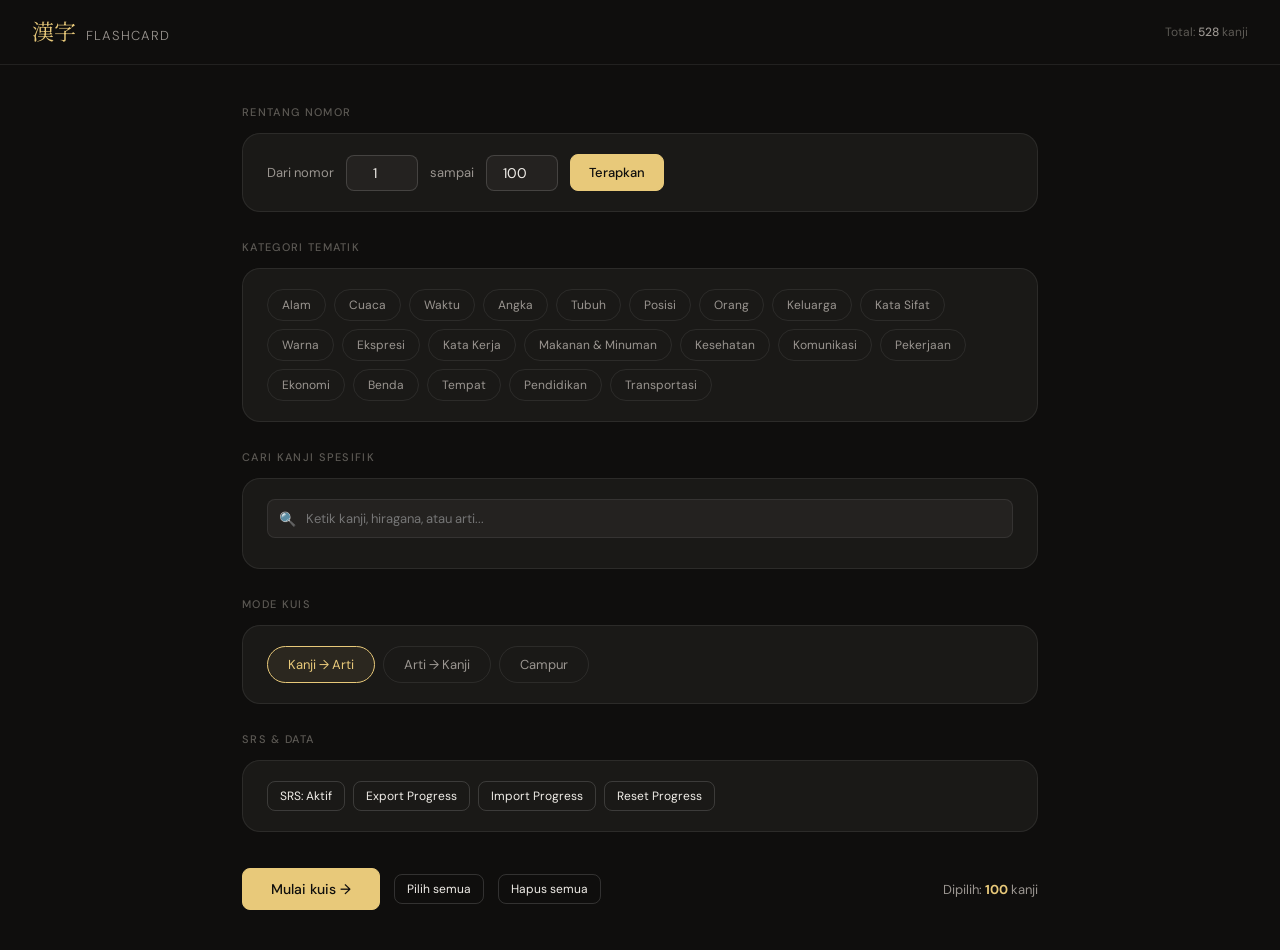
==== index.html @ cf2809fe "refactor: split monolith into multi-file structure - Extract CSS to css/styles.css - Extract kanji d" ====
<!DOCTYPE html>
<html lang="id">
<head>
<meta charset="UTF-8">
<meta name="viewport" content="width=device-width, initial-scale=1.0">
<title>漢字カード — Kanji Flashcard</title>
<link href="https://fonts.googleapis.com/css2?family=Noto+Serif+JP:wght@400;700&family=DM+Sans:wght@300;400;500&display=swap" rel="stylesheet">
<link rel="stylesheet" href="css/styles.css">
</head>
<body>

<!-- ═══════════════ HEADER ═══════════════ -->
<header role="banner">
  <div class="logo">
    <span class="logo-kanji" aria-hidden="true">漢字</span>
    <span class="logo-text">Flashcard</span>
  </div>
  <div class="header-stats" aria-label="Statistik total">
    <div class="header-stat">Total: <span id="header-total">0</span> kanji</div>
  </div>
</header>

<!-- ═══════════════ SCREEN: SELECT ═══════════════ -->
<main id="screen-select" class="screen active" role="main" aria-label="Pilih kanji">

  <!-- Rentang Nomor -->
  <div>
    <p class="section-title" id="range-label">Rentang nomor</p>
    <div class="panel" role="group" aria-labelledby="range-label">
      <div class="range-row">
        <label for="range-from">Dari nomor</label>
        <input type="number" class="num-input" id="range-from" min="1" max="528" value="1" aria-describedby="range-error">
        <label for="range-to">sampai</label>
        <input type="number" class="num-input" id="range-to" min="1" max="528" value="100" aria-describedby="range-error">
        <button class="btn btn-accent" id="btn-apply-range" aria-label="Terapkan rentang">Terapkan</button>
      </div>
      <div class="range-error" id="range-error" role="alert"></div>
    </div>
  </div>

  <!-- Kategori Tematik -->
  <div>
    <p class="section-title" id="cat-label">Kategori tematik</p>
    <div class="panel" role="group" aria-labelledby="cat-label">
      <div class="chips" id="cat-chips" role="group"></div>
    </div>
  </div>

  <!-- Cari Kanji -->
  <div>
    <p class="section-title" id="search-label">Cari kanji spesifik</p>
    <div class="panel">
      <div class="search-wrap">
        <span class="search-icon" aria-hidden="true">&#128269;</span>
        <input type="text" class="search-input" id="search-input" placeholder="Ketik kanji, hiragana, atau arti..." aria-label="Cari kanji" autocomplete="off">
      </div>
      <div class="search-results" id="search-results" role="listbox" aria-label="Hasil pencarian"></div>
    </div>
  </div>

  <!-- Mode Kuis -->
  <div>
    <p class="section-title" id="mode-label">Mode kuis</p>
    <div class="panel" role="radiogroup" aria-labelledby="mode-label">
      <div class="mode-group">
        <button class="mode-btn on" id="mode-k2a" role="radio" aria-checked="true" data-mode="k2a">Kanji &rarr; Arti</button>
        <button class="mode-btn" id="mode-a2k" role="radio" aria-checked="false" data-mode="a2k">Arti &rarr; Kanji</button>
        <button class="mode-btn" id="mode-mix" role="radio" aria-checked="false" data-mode="mix">Campur</button>
      </div>
    </div>
  </div>

  <!-- SRS & Data -->
  <div>
    <p class="section-title">SRS &amp; Data</p>
    <div class="panel">
      <div class="data-actions">
        <button class="btn btn-sm" id="srs-toggle-btn">SRS: Aktif</button>
        <button class="btn btn-sm" id="btn-export">Export Progress</button>
        <button class="btn btn-sm" id="btn-import-trigger">Import Progress</button>
        <input type="file" id="import-file" accept=".json" style="display:none">
        <button class="btn btn-sm" id="btn-reset">Reset Progress</button>
      </div>
    </div>
  </div>

  <!-- Footer -->
  <div class="sel-footer">
    <button class="btn btn-accent" style="padding:11px 28px;font-size:14px" id="btn-start-quiz" aria-label="Mulai kuis">Mulai kuis &rarr;</button>
    <button class="btn btn-sm" id="btn-select-all">Pilih semua</button>
    <button class="btn btn-sm" id="btn-clear-all">Hapus semua</button>
    <span class="sel-count" id="sel-count" aria-live="polite">Dipilih: <strong>100</strong> kanji</span>
  </div>

</main>

<!-- ═══════════════ SCREEN: QUIZ ═══════════════ -->
<div id="screen-quiz" class="screen" role="region" aria-label="Kuis flashcard">

  <div class="quiz-header">
    <button class="btn btn-sm" id="btn-back-quiz" aria-label="Kembali ke pilihan">&larr; Kembali</button>
    <span class="quiz-counter" id="quiz-counter" aria-live="polite"><strong>1</strong> / 1</span>
    <button class="btn btn-sm" id="btn-shuffle" aria-label="Acak ulang kartu">Acak ulang</button>
  </div>

  <div class="progress-track" role="progressbar" aria-valuenow="0" aria-valuemin="0" aria-valuemax="100" id="progress-track">
    <div class="progress-fill" id="progress-fill"></div>
  </div>

  <div class="card-wrap" id="card-wrap">
    <div class="card" id="flashcard" tabindex="0" role="button" aria-label="Kartu flashcard, klik untuk membalik">
      <span class="card-badge" id="card-badge">Kanji &rarr; Arti</span>
      <span class="card-no" id="card-no">#1</span>
      <div class="card-main" id="card-main" aria-live="polite"></div>
      <div class="card-sub" id="card-sub"></div>
      <div class="card-answer" id="card-answer" aria-live="polite">
        <div class="card-divider" aria-hidden="true"></div>
        <div id="answer-content"></div>
      </div>
      <span class="flip-hint" id="flip-hint">klik untuk lihat jawaban &middot; spasi</span>
      <span class="srs-badge" id="srs-badge"></span>
    </div>
  </div>

  <div class="swipe-hint" id="swipe-hint">&#8592; Geser kiri = belum tahu &middot; Geser kanan = tahu &#8594;</div>

  <div class="rating-row" id="rating-row">
    <button class="btn-rate btn-unknown" id="btn-rate-unknown" aria-label="Belum tahu">&#10005; Belum tahu</button>
    <button class="btn-rate btn-know" id="btn-rate-know" aria-label="Tahu">&#10003; Tahu</button>
  </div>

  <div class="keyboard-hints" aria-hidden="true">
    <span class="kh"><kbd class="kbd">Space</kbd> balik kartu</span>
    <span class="kh"><kbd class="kbd">1</kbd> belum tahu</span>
    <span class="kh"><kbd class="kbd">2</kbd> tahu</span>
  </div>

  <div class="stats-row" aria-label="Statistik sesi">
    <div class="stat-card stat-know"><div class="stat-num" id="stat-know" aria-label="Jumlah tahu">0</div><div class="stat-label">Tahu</div></div>
    <div class="stat-card stat-unknown"><div class="stat-num" id="stat-unknown" aria-label="Jumlah belum tahu">0</div><div class="stat-label">Belum</div></div>
    <div class="stat-card stat-left"><div class="stat-num" id="stat-left" aria-label="Jumlah tersisa">0</div><div class="stat-label">Tersisa</div></div>
  </div>
</div>

<!-- ═══════════════ SCREEN: RESULT ═══════════════ -->
<div id="screen-result" class="screen" role="region" aria-label="Hasil kuis">
  <div class="result-icon" aria-hidden="true">完</div>
  <div>
    <h2 class="result-title">Sesi selesai!</h2>
    <p class="result-sub" id="result-sub" aria-live="polite"></p>
  </div>
  <div class="result-big-stats">
    <div class="res-stat res-green"><div class="res-num" id="res-know">0</div><div class="res-label">Tahu</div></div>
    <div class="res-stat res-red"><div class="res-num" id="res-unknown">0</div><div class="res-label">Belum tahu</div></div>
  </div>
  <div class="result-actions">
    <button class="btn btn-accent" id="btn-retry-unknown">Ulangi yang belum tahu &rarr;</button>
    <button class="btn" id="btn-retry-all">Ulangi semua</button>
    <button class="btn" id="btn-back-result">Pilih kanji lain</button>
  </div>
</div>

<!-- Toast Notification -->
<div class="toast" id="toast"></div>

<!-- ═══════════════ SCRIPTS ═══════════════ -->
<!-- Urutan penting: config → state → storage → srs → data → ui → gestures → app -->
<script src="js/config.js"></script>
<script src="js/state.js"></script>
<script src="js/storage.js"></script>
<script src="js/srs.js"></script>
<script src="js/data.js"></script>
<script src="js/ui-select.js"></script>
<script src="js/ui-quiz.js"></script>
<script src="js/ui-result.js"></script>
<script src="js/gestures.js"></script>
<script src="js/app.js"></script>
</body>
</html>
---- css/styles.css ----
/* ═══════════════════════════════════════════════════════════════
   KANJI FLASHCARD - STYLESHEET
   Struktur:
   1. CSS Variables (Design Tokens)
   2. Reset & Base
   3. Layout - Header
   4. Layout - Screens (umum)
   5. Screen: Select (pilih kanji)
   6. Screen: Quiz (kuis)
   7. Screen: Result (hasil)
   8. Components (Toast, Scrollbar)
   9. Responsive
   ═══════════════════════════════════════════════════════════════ */

/* ── 1. Design Tokens ── */
:root {
  --bg: #0f0e0d;
  --surface: #1a1917;
  --surface2: #242220;
  --border: rgba(255,255,255,0.08);
  --border2: rgba(255,255,255,0.15);
  --text: #f0ede8;
  --text2: #9a9590;
  --text3: #5c5954;
  --accent: #e8c97a;
  --accent2: #c4a355;
  --green: #6dbf8a;
  --red: #e07070;
  --green-bg: rgba(109,191,138,0.12);
  --red-bg: rgba(224,112,112,0.12);
  --radius: 12px;
  --radius-lg: 18px;
}

/* ── 2. Reset & Base ── */
* { box-sizing: border-box; margin: 0; padding: 0; }

body {
  background: var(--bg);
  color: var(--text);
  font-family: 'DM Sans', sans-serif;
  min-height: 100vh;
  display: flex;
  flex-direction: column;
}

/* ── 3. Layout - Header ── */
header {
  display: flex;
  align-items: center;
  justify-content: space-between;
  padding: 20px 32px;
  border-bottom: 1px solid var(--border);
}

.logo {
  display: flex;
  align-items: baseline;
  gap: 10px;
}

.logo-kanji {
  font-family: 'Noto Serif JP', serif;
  font-size: 22px;
  color: var(--accent);
  line-height: 1;
}

.logo-text {
  font-size: 13px;
  font-weight: 300;
  color: var(--text2);
  letter-spacing: 0.08em;
  text-transform: uppercase;
}

.header-stats {
  display: flex;
  gap: 20px;
  font-size: 12px;
  color: var(--text3);
}

.header-stat span {
  color: var(--text2);
  font-weight: 500;
}

/* ── 4. Layout - Screens (umum) ── */
.screen { display: none; flex: 1; }
.screen.active { display: flex; flex-direction: column; }

/* ── 5. Screen: Select ── */
#screen-select {
  max-width: 860px;
  margin: 0 auto;
  width: 100%;
  padding: 40px 32px;
  gap: 28px;
}

.section-title {
  font-size: 11px;
  font-weight: 500;
  letter-spacing: 0.12em;
  text-transform: uppercase;
  color: var(--text3);
  margin-bottom: 14px;
}

.panel {
  background: var(--surface);
  border: 1px solid var(--border);
  border-radius: var(--radius-lg);
  padding: 20px 24px;
}

/* -- Range Input -- */
.range-row {
  display: flex;
  align-items: center;
  gap: 12px;
  flex-wrap: wrap;
}

.range-row label {
  font-size: 13px;
  color: var(--text2);
}

.num-input {
  width: 72px;
  padding: 8px 10px;
  background: var(--surface2);
  border: 1px solid var(--border2);
  border-radius: 8px;
  color: var(--text);
  font-size: 14px;
  font-family: 'DM Sans', sans-serif;
  text-align: center;
  outline: none;
  transition: border-color 0.2s;
}

.num-input:focus { border-color: var(--accent2); }

.range-error {
  display: none;
  color: var(--red);
  font-size: 12px;
  margin-top: 8px;
}

.range-error.visible { display: block; }

/* -- Buttons -- */
.btn {
  padding: 9px 18px;
  border-radius: 8px;
  border: 1px solid var(--border2);
  background: transparent;
  color: var(--text);
  font-size: 13px;
  font-family: 'DM Sans', sans-serif;
  cursor: pointer;
  transition: all 0.15s;
  font-weight: 400;
}

.btn:hover { background: var(--surface2); border-color: var(--border2); }
.btn:focus-visible { outline: 2px solid var(--accent); outline-offset: 2px; }

.btn-accent {
  background: var(--accent);
  color: #0f0e0d;
  border-color: var(--accent);
  font-weight: 500;
}

.btn-accent:hover { background: var(--accent2); border-color: var(--accent2); color: #0f0e0d; }
.btn-sm { padding: 6px 12px; font-size: 12px; }

/* -- Category Chips -- */
.chips { display: flex; flex-wrap: wrap; gap: 8px; }

.chip {
  padding: 7px 14px;
  border-radius: 100px;
  border: 1px solid var(--border);
  background: transparent;
  color: var(--text2);
  font-size: 12px;
  font-family: 'DM Sans', sans-serif;
  cursor: pointer;
  transition: all 0.15s;
  font-weight: 400;
}

.chip:hover { border-color: var(--border2); color: var(--text); }
.chip:focus-visible { outline: 2px solid var(--accent); outline-offset: 2px; }

.chip.on {
  background: var(--accent);
  color: #0f0e0d;
  border-color: var(--accent);
  font-weight: 500;
}

/* -- Mode Buttons -- */
.mode-group { display: flex; gap: 8px; flex-wrap: wrap; }

.mode-btn {
  padding: 9px 20px;
  border-radius: 100px;
  border: 1px solid var(--border);
  background: transparent;
  color: var(--text2);
  font-size: 13px;
  font-family: 'DM Sans', sans-serif;
  cursor: pointer;
  transition: all 0.15s;
}

.mode-btn:hover { border-color: var(--border2); color: var(--text); }
.mode-btn:focus-visible { outline: 2px solid var(--accent); outline-offset: 2px; }
.mode-btn.on { border-color: var(--accent); color: var(--accent); background: rgba(232,201,122,0.08); }

/* -- Footer & Count -- */
.sel-footer {
  display: flex;
  align-items: center;
  gap: 14px;
  flex-wrap: wrap;
  padding-top: 8px;
}

.sel-count {
  font-size: 13px;
  color: var(--text2);
  margin-left: auto;
}

.sel-count strong { color: var(--accent); }

/* -- Search -- */
.search-wrap { position: relative; }

.search-input {
  width: 100%;
  padding: 10px 14px 10px 38px;
  background: var(--surface2);
  border: 1px solid var(--border);
  border-radius: 8px;
  color: var(--text);
  font-size: 13px;
  font-family: 'DM Sans', sans-serif;
  outline: none;
  transition: border-color 0.2s;
}

.search-input:focus { border-color: var(--border2); }

.search-icon {
  position: absolute;
  left: 12px;
  top: 50%;
  transform: translateY(-50%);
  color: var(--text3);
  font-size: 14px;
  pointer-events: none;
}

.search-results {
  margin-top: 10px;
  max-height: 200px;
  overflow-y: auto;
  display: flex;
  flex-direction: column;
  gap: 4px;
}

.search-item {
  display: flex;
  align-items: center;
  gap: 12px;
  padding: 8px 10px;
  border-radius: 8px;
  cursor: pointer;
  transition: background 0.12s;
}

.search-item:hover { background: var(--surface2); }
.search-item:focus-visible { outline: 2px solid var(--accent); outline-offset: -2px; }
.search-item.selected-item { background: rgba(232,201,122,0.08); }

.si-num { font-size: 11px; color: var(--text3); min-width: 28px; }
.si-kanji { font-family: 'Noto Serif JP', serif; font-size: 18px; color: var(--text); min-width: 48px; }
.si-kana { font-size: 12px; color: var(--text2); min-width: 110px; }
.si-meaning { font-size: 13px; color: var(--text2); flex: 1; }

.si-check {
  width: 18px;
  height: 18px;
  border-radius: 4px;
  border: 1px solid var(--border2);
  display: flex;
  align-items: center;
  justify-content: center;
  font-size: 11px;
  flex-shrink: 0;
  color: transparent;
  transition: all 0.15s;
}

.selected-item .si-check { background: var(--accent); border-color: var(--accent); color: #0f0e0d; }

/* -- Data Actions -- */
.data-actions {
  display: flex;
  gap: 8px;
  flex-wrap: wrap;
}

/* ── 6. Screen: Quiz ── */
#screen-quiz {
  max-width: 640px;
  margin: 0 auto;
  width: 100%;
  padding: 32px 24px;
  gap: 0;
  align-items: stretch;
}

.quiz-header {
  display: flex;
  align-items: center;
  justify-content: space-between;
  margin-bottom: 20px;
}

.quiz-counter {
  font-size: 12px;
  color: var(--text3);
  letter-spacing: 0.06em;
}

.quiz-counter strong { color: var(--text2); font-weight: 500; }

/* -- Progress Bar -- */
.progress-track {
  height: 2px;
  background: var(--border);
  border-radius: 2px;
  margin-bottom: 36px;
  overflow: hidden;
}

.progress-fill {
  height: 100%;
  background: var(--accent);
  border-radius: 2px;
  transition: width 0.4s cubic-bezier(0.4,0,0.2,1);
  width: 0%;
}

/* -- Flashcard -- */
.card-wrap {
  perspective: 1000px;
  margin-bottom: 24px;
  flex: 1;
  touch-action: pan-y;
  position: relative;
  overflow: hidden;
}

.card {
  background: var(--surface);
  border: 1px solid var(--border);
  border-radius: var(--radius-lg);
  padding: 48px 32px;
  min-height: 300px;
  display: flex;
  flex-direction: column;
  align-items: center;
  justify-content: center;
  text-align: center;
  cursor: pointer;
  position: relative;
  transition: border-color 0.2s, transform 0.15s;
  user-select: none;
}

.card:hover { border-color: var(--border2); transform: translateY(-1px); }
.card:active { transform: translateY(0); }
.card:focus-visible { outline: 2px solid var(--accent); outline-offset: 2px; }

.card-badge {
  position: absolute;
  top: 18px;
  left: 20px;
  font-size: 10px;
  letter-spacing: 0.1em;
  text-transform: uppercase;
  color: var(--text3);
  font-weight: 500;
}

.card-no {
  position: absolute;
  top: 18px;
  right: 20px;
  font-size: 11px;
  color: var(--text3);
}

.card-main {
  font-family: 'Noto Serif JP', serif;
  font-size: 72px;
  line-height: 1.1;
  color: var(--text);
  margin-bottom: 12px;
  transition: opacity 0.2s;
}

.card-main.latin { font-family: 'DM Sans', sans-serif; font-size: 28px; font-weight: 300; }

.card-sub {
  font-size: 16px;
  color: var(--text2);
  font-weight: 300;
}

.card-divider {
  width: 40px;
  height: 1px;
  background: var(--border2);
  margin: 20px auto;
}

.card-answer { display: none; text-align: center; }
.card-answer.visible { display: block; animation: fadeUp 0.25s ease; }

@keyframes fadeUp {
  from { opacity: 0; transform: translateY(8px); }
  to { opacity: 1; transform: translateY(0); }
}

.answer-main { font-size: 26px; font-weight: 400; color: var(--text); margin-bottom: 6px; }
.answer-kana { font-size: 15px; color: var(--text2); font-weight: 300; }
.answer-kanji { font-family: 'Noto Serif JP', serif; font-size: 40px; color: var(--text); margin-bottom: 8px; }

.flip-hint {
  position: absolute;
  bottom: 16px;
  left: 50%;
  transform: translateX(-50%);
  font-size: 11px;
  color: var(--text3);
  letter-spacing: 0.05em;
  white-space: nowrap;
  transition: opacity 0.2s;
}

.srs-badge {
  position: absolute;
  bottom: 18px;
  right: 20px;
  font-size: 10px;
  padding: 2px 8px;
  border-radius: 4px;
  background: rgba(232,201,122,0.1);
  color: var(--accent2);
  letter-spacing: 0.05em;
}

/* -- Swipe Hint -- */
.swipe-hint {
  display: none;
  text-align: center;
  font-size: 11px;
  color: var(--text3);
  margin-bottom: 8px;
}

@media (pointer: coarse) {
  .swipe-hint { display: block; }
  .keyboard-hints { display: none !important; }
}

/* -- Rating Buttons -- */
.rating-row {
  display: flex;
  gap: 12px;
  margin-bottom: 20px;
  opacity: 0;
  pointer-events: none;
  transform: translateY(8px);
  transition: opacity 0.25s, transform 0.25s;
}

.rating-row.visible { opacity: 1; pointer-events: all; transform: none; }

.btn-rate {
  flex: 1;
  padding: 14px;
  border-radius: var(--radius);
  border: 1px solid var(--border);
  font-size: 14px;
  font-family: 'DM Sans', sans-serif;
  cursor: pointer;
  font-weight: 500;
  transition: all 0.15s;
  display: flex;
  align-items: center;
  justify-content: center;
  gap: 8px;
}

.btn-rate:focus-visible { outline: 2px solid var(--accent); outline-offset: 2px; }

.btn-know {
  background: var(--green-bg);
  color: var(--green);
  border-color: rgba(109,191,138,0.25);
}

.btn-know:hover { background: rgba(109,191,138,0.2); }

.btn-unknown {
  background: var(--red-bg);
  color: var(--red);
  border-color: rgba(224,112,112,0.25);
}

.btn-unknown:hover { background: rgba(224,112,112,0.2); }

/* -- Stats Row -- */
.stats-row {
  display: flex;
  gap: 10px;
  margin-bottom: 0;
}

.stat-card {
  flex: 1;
  background: var(--surface);
  border: 1px solid var(--border);
  border-radius: var(--radius);
  padding: 12px 16px;
  text-align: center;
}

.stat-num { font-size: 24px; font-weight: 500; line-height: 1; margin-bottom: 4px; }
.stat-label { font-size: 11px; color: var(--text3); letter-spacing: 0.05em; text-transform: uppercase; }
.stat-know .stat-num { color: var(--green); }
.stat-unknown .stat-num { color: var(--red); }
.stat-left .stat-num { color: var(--text2); }

/* -- Keyboard Hints -- */
.keyboard-hints {
  display: flex;
  justify-content: center;
  gap: 16px;
  margin: 12px 0;
  flex-wrap: wrap;
}

.kh { font-size: 11px; color: var(--text3); display: flex; align-items: center; gap: 5px; }

.kbd {
  display: inline-flex;
  align-items: center;
  justify-content: center;
  background: var(--surface2);
  border: 1px solid var(--border2);
  border-radius: 4px;
  padding: 1px 6px;
  font-size: 11px;
  color: var(--text2);
  min-width: 22px;
}

/* ── 7. Screen: Result ── */
#screen-result {
  max-width: 560px;
  margin: 0 auto;
  width: 100%;
  padding: 60px 24px;
  align-items: center;
  justify-content: center;
  gap: 28px;
  text-align: center;
}

.result-icon { font-family: 'Noto Serif JP', serif; font-size: 56px; color: var(--accent); }
.result-title { font-size: 28px; font-weight: 300; color: var(--text); }
.result-sub { font-size: 14px; color: var(--text2); font-weight: 300; }

.result-big-stats {
  display: flex;
  gap: 16px;
  justify-content: center;
  width: 100%;
}

.res-stat {
  flex: 1;
  max-width: 140px;
  background: var(--surface);
  border: 1px solid var(--border);
  border-radius: var(--radius-lg);
  padding: 20px 16px;
}

.res-num { font-size: 40px; font-weight: 500; line-height: 1; margin-bottom: 6px; }
.res-label { font-size: 12px; color: var(--text2); text-transform: uppercase; letter-spacing: 0.06em; }
.res-green .res-num { color: var(--green); }
.res-red .res-num { color: var(--red); }

.result-actions { display: flex; gap: 10px; flex-wrap: wrap; justify-content: center; }

/* ── 8. Components (Toast, Scrollbar) ── */
.toast {
  position: fixed;
  bottom: 24px;
  left: 50%;
  transform: translateX(-50%) translateY(80px);
  background: var(--surface2);
  border: 1px solid var(--border2);
  color: var(--text);
  padding: 10px 20px;
  border-radius: 8px;
  font-size: 13px;
  opacity: 0;
  transition: all 0.3s ease;
  z-index: 999;
  pointer-events: none;
}

.toast.show { opacity: 1; transform: translateX(-50%) translateY(0); }

::-webkit-scrollbar { width: 4px; }
::-webkit-scrollbar-track { background: transparent; }
::-webkit-scrollbar-thumb { background: var(--border2); border-radius: 4px; }

/* ── 9. Responsive ── */
@media (max-width: 500px) {
  header { padding: 14px 18px; }
  #screen-select { padding: 24px 16px; }
  #screen-quiz { padding: 24px 16px; }
  .card-main { font-size: 52px; }
  .header-stats { display: none; }
}
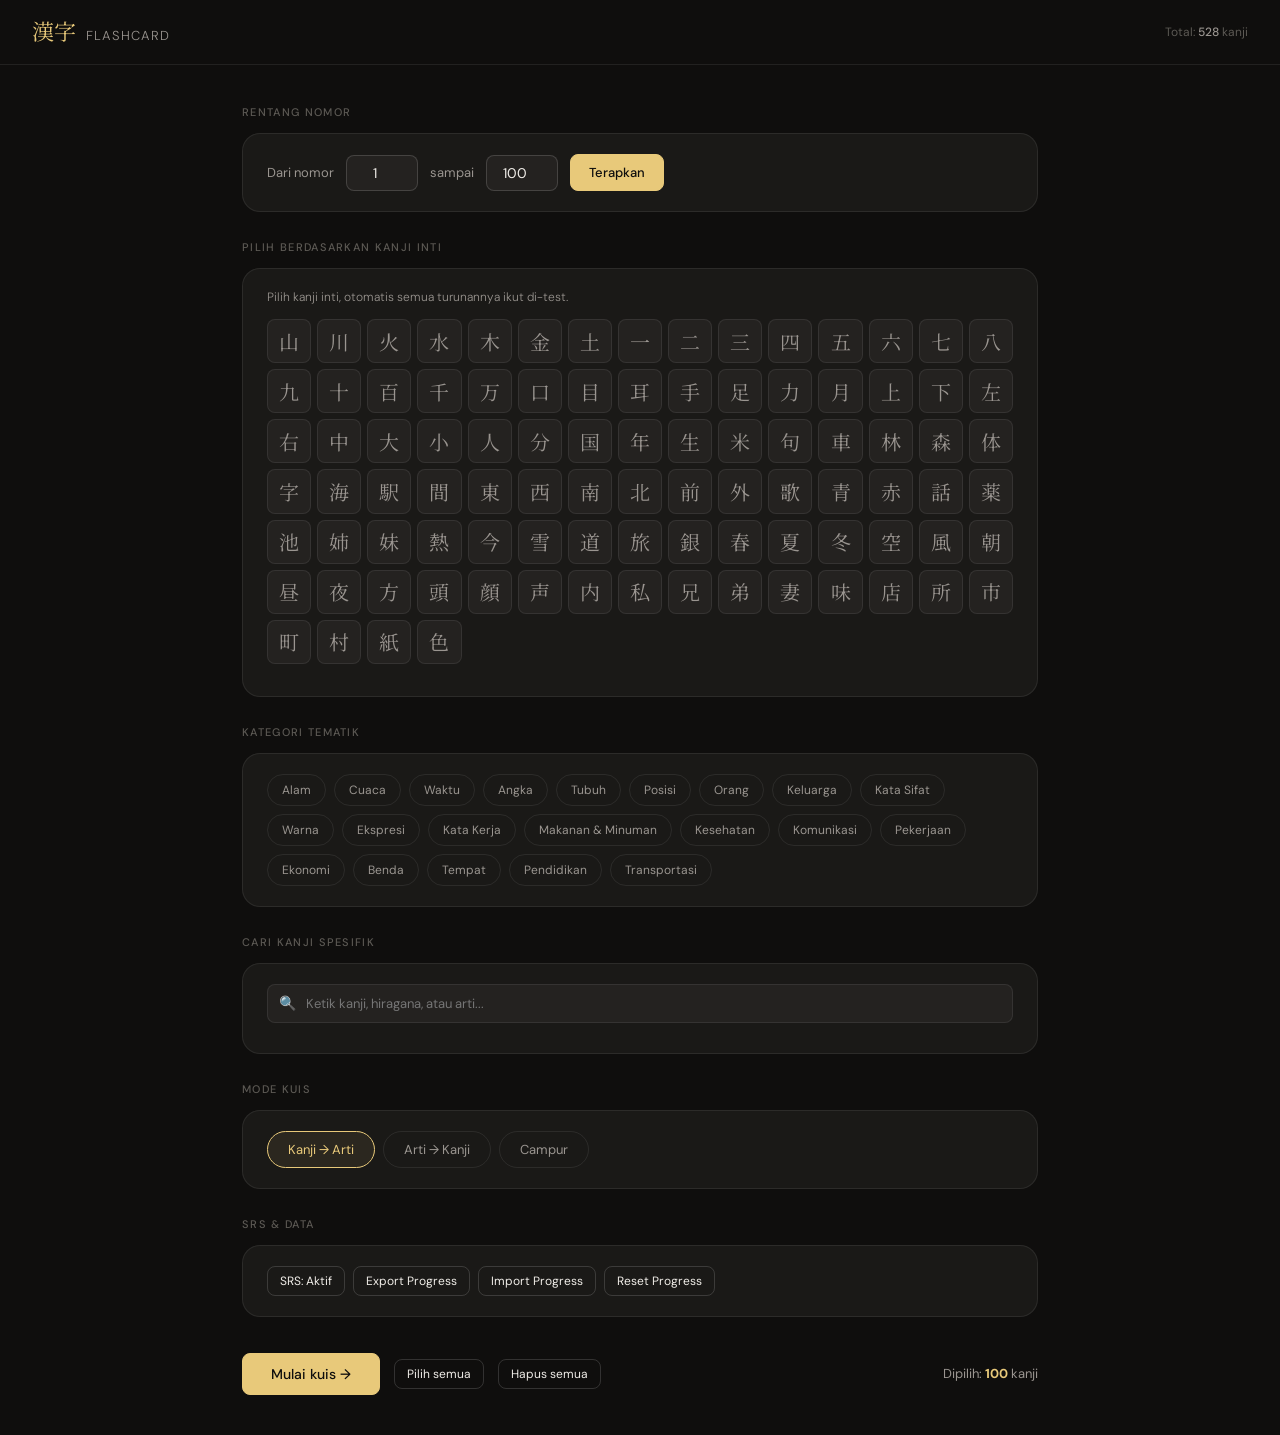
==== commit 9675b9c5: "feat: tambah fitur test berdasarkan Kanji Inti - Tambah section 'Pilih berdasarkan Kanji Inti' di ha" ====
--- a/index.html
+++ b/index.html
@@ -35,6 +35,16 @@
         <button class="btn btn-accent" id="btn-apply-range" aria-label="Terapkan rentang">Terapkan</button>
       </div>
       <div class="range-error" id="range-error" role="alert"></div>
+    </div>
+  </div>
+
+  <!-- Pilih berdasarkan Kanji Inti -->
+  <div>
+    <p class="section-title" id="core-label">Pilih berdasarkan Kanji Inti</p>
+    <div class="panel" role="group" aria-labelledby="core-label">
+      <p class="section-desc">Pilih kanji inti, otomatis semua turunannya ikut di-test.</p>
+      <div class="core-kanji-grid" id="core-kanji-grid" role="group"></div>
+      <div class="core-info" id="core-info" aria-live="polite"></div>
     </div>
   </div>
 
--- a/css/styles.css
+++ b/css/styles.css
@@ -321,6 +321,71 @@
   flex-wrap: wrap;
 }
 
+/* -- Core Kanji Grid -- */
+.section-desc {
+  font-size: 12px;
+  color: var(--text2);
+  margin-bottom: 14px;
+  font-weight: 300;
+}
+
+.core-kanji-grid {
+  display: grid;
+  grid-template-columns: repeat(auto-fill, minmax(44px, 1fr));
+  gap: 6px;
+}
+
+.core-kanji-btn {
+  aspect-ratio: 1;
+  display: flex;
+  align-items: center;
+  justify-content: center;
+  font-family: 'Noto Serif JP', serif;
+  font-size: 20px;
+  background: var(--surface2);
+  border: 1px solid var(--border);
+  border-radius: 8px;
+  color: var(--text2);
+  cursor: pointer;
+  transition: all 0.15s;
+  padding: 0;
+}
+
+.core-kanji-btn:hover {
+  border-color: var(--border2);
+  color: var(--text);
+  background: rgba(255,255,255,0.04);
+}
+
+.core-kanji-btn:focus-visible {
+  outline: 2px solid var(--accent);
+  outline-offset: 2px;
+}
+
+.core-kanji-btn.on {
+  background: rgba(232,201,122,0.12);
+  border-color: var(--accent);
+  color: var(--accent);
+}
+
+.core-info {
+  margin-top: 12px;
+  font-size: 13px;
+  color: var(--text2);
+  line-height: 1.6;
+  min-height: 0;
+}
+
+.core-info strong {
+  color: var(--accent);
+}
+
+.core-detail {
+  font-size: 11px;
+  color: var(--text3);
+  letter-spacing: 0.02em;
+}
+
 /* ── 6. Screen: Quiz ── */
 #screen-quiz {
   max-width: 640px;
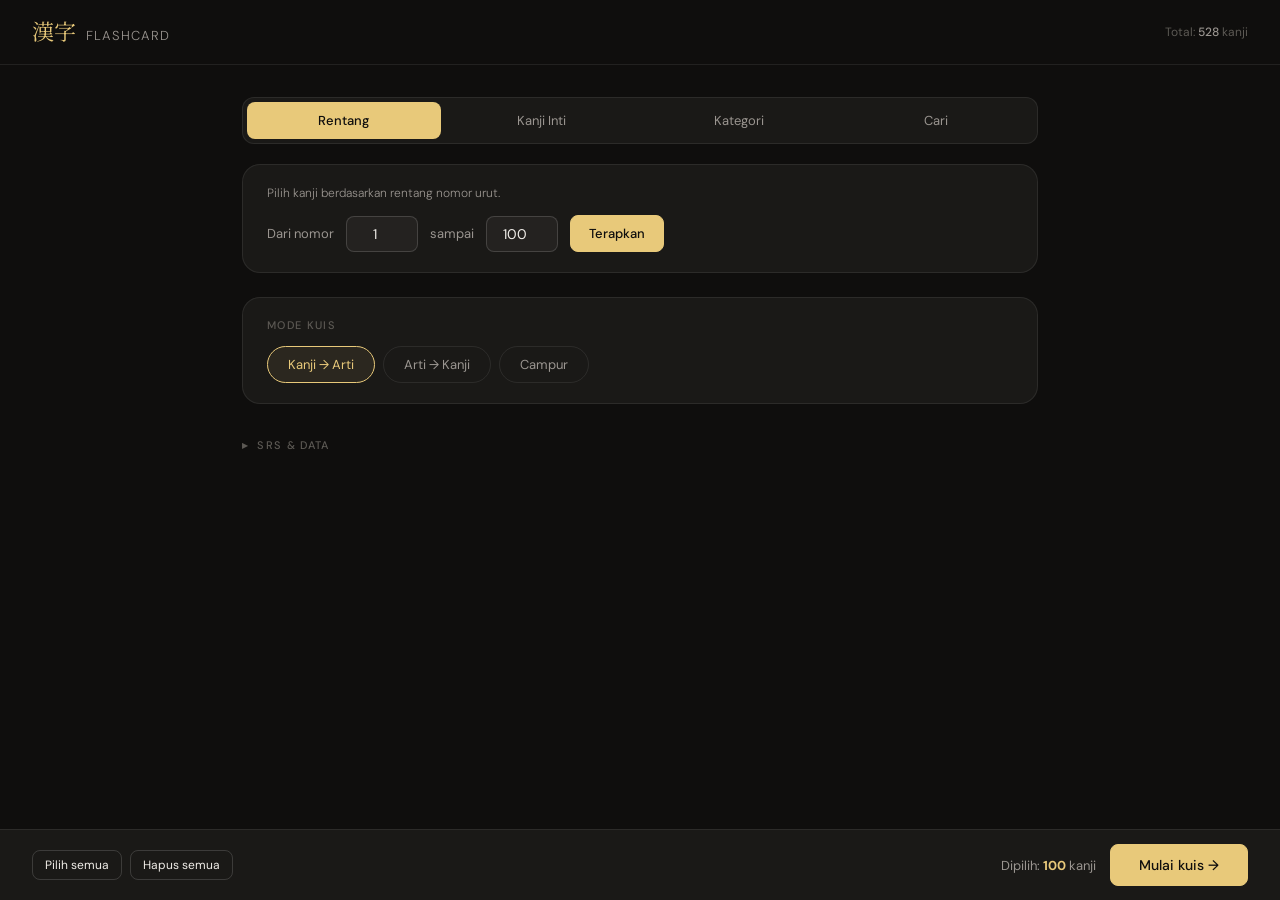
==== commit 8cd86350: "feat: implementasi tab-based layout untuk halaman select - Pisahkan metode seleksi ke 4 tab: Rentang" ====
--- a/index.html
+++ b/index.html
@@ -23,10 +23,18 @@
 <!-- ═══════════════ SCREEN: SELECT ═══════════════ -->
 <main id="screen-select" class="screen active" role="main" aria-label="Pilih kanji">
 
-  <!-- Rentang Nomor -->
-  <div>
-    <p class="section-title" id="range-label">Rentang nomor</p>
-    <div class="panel" role="group" aria-labelledby="range-label">
+  <!-- Tab Navigation -->
+  <nav class="tab-nav" role="tablist" aria-label="Metode pemilihan kanji">
+    <button class="tab-btn active" id="tab-btn-range" role="tab" aria-selected="true" aria-controls="tab-range" data-tab="range">Rentang</button>
+    <button class="tab-btn" id="tab-btn-core" role="tab" aria-selected="false" aria-controls="tab-core" data-tab="core">Kanji Inti</button>
+    <button class="tab-btn" id="tab-btn-category" role="tab" aria-selected="false" aria-controls="tab-category" data-tab="category">Kategori</button>
+    <button class="tab-btn" id="tab-btn-search" role="tab" aria-selected="false" aria-controls="tab-search" data-tab="search">Cari</button>
+  </nav>
+
+  <!-- Tab Content: Rentang Nomor -->
+  <div class="tab-content active" id="tab-range" role="tabpanel" aria-labelledby="tab-btn-range">
+    <div class="panel" role="group">
+      <p class="section-desc">Pilih kanji berdasarkan rentang nomor urut.</p>
       <div class="range-row">
         <label for="range-from">Dari nomor</label>
         <input type="number" class="num-input" id="range-from" min="1" max="528" value="1" aria-describedby="range-error">
@@ -38,28 +46,27 @@
     </div>
   </div>
 
-  <!-- Pilih berdasarkan Kanji Inti -->
-  <div>
-    <p class="section-title" id="core-label">Pilih berdasarkan Kanji Inti</p>
-    <div class="panel" role="group" aria-labelledby="core-label">
+  <!-- Tab Content: Kanji Inti -->
+  <div class="tab-content" id="tab-core" role="tabpanel" aria-labelledby="tab-btn-core">
+    <div class="panel" role="group">
       <p class="section-desc">Pilih kanji inti, otomatis semua turunannya ikut di-test.</p>
       <div class="core-kanji-grid" id="core-kanji-grid" role="group"></div>
       <div class="core-info" id="core-info" aria-live="polite"></div>
     </div>
   </div>
 
-  <!-- Kategori Tematik -->
-  <div>
-    <p class="section-title" id="cat-label">Kategori tematik</p>
-    <div class="panel" role="group" aria-labelledby="cat-label">
+  <!-- Tab Content: Kategori Tematik -->
+  <div class="tab-content" id="tab-category" role="tabpanel" aria-labelledby="tab-btn-category">
+    <div class="panel" role="group">
+      <p class="section-desc">Pilih berdasarkan tema kategori.</p>
       <div class="chips" id="cat-chips" role="group"></div>
     </div>
   </div>
 
-  <!-- Cari Kanji -->
-  <div>
-    <p class="section-title" id="search-label">Cari kanji spesifik</p>
+  <!-- Tab Content: Cari Kanji -->
+  <div class="tab-content" id="tab-search" role="tabpanel" aria-labelledby="tab-btn-search">
     <div class="panel">
+      <p class="section-desc">Cari dan pilih kanji spesifik.</p>
       <div class="search-wrap">
         <span class="search-icon" aria-hidden="true">&#128269;</span>
         <input type="text" class="search-input" id="search-input" placeholder="Ketik kanji, hiragana, atau arti..." aria-label="Cari kanji" autocomplete="off">
@@ -68,10 +75,10 @@
     </div>
   </div>
 
-  <!-- Mode Kuis -->
-  <div>
-    <p class="section-title" id="mode-label">Mode kuis</p>
-    <div class="panel" role="radiogroup" aria-labelledby="mode-label">
+  <!-- Mode Kuis (selalu terlihat) -->
+  <div class="select-options">
+    <div class="panel" role="radiogroup" aria-label="Mode kuis">
+      <p class="section-title" id="mode-label">Mode kuis</p>
       <div class="mode-group">
         <button class="mode-btn on" id="mode-k2a" role="radio" aria-checked="true" data-mode="k2a">Kanji &rarr; Arti</button>
         <button class="mode-btn" id="mode-a2k" role="radio" aria-checked="false" data-mode="a2k">Arti &rarr; Kanji</button>
@@ -80,10 +87,10 @@
     </div>
   </div>
 
-  <!-- SRS & Data -->
-  <div>
-    <p class="section-title">SRS &amp; Data</p>
-    <div class="panel">
+  <!-- SRS & Data (collapsible) -->
+  <details class="srs-details">
+    <summary class="srs-summary">SRS &amp; Data</summary>
+    <div class="panel srs-panel">
       <div class="data-actions">
         <button class="btn btn-sm" id="srs-toggle-btn">SRS: Aktif</button>
         <button class="btn btn-sm" id="btn-export">Export Progress</button>
@@ -92,14 +99,16 @@
         <button class="btn btn-sm" id="btn-reset">Reset Progress</button>
       </div>
     </div>
-  </div>
+  </details>
 
-  <!-- Footer -->
+  <!-- Sticky Footer -->
   <div class="sel-footer">
-    <button class="btn btn-accent" style="padding:11px 28px;font-size:14px" id="btn-start-quiz" aria-label="Mulai kuis">Mulai kuis &rarr;</button>
-    <button class="btn btn-sm" id="btn-select-all">Pilih semua</button>
-    <button class="btn btn-sm" id="btn-clear-all">Hapus semua</button>
+    <div class="sel-footer-left">
+      <button class="btn btn-sm" id="btn-select-all">Pilih semua</button>
+      <button class="btn btn-sm" id="btn-clear-all">Hapus semua</button>
+    </div>
     <span class="sel-count" id="sel-count" aria-live="polite">Dipilih: <strong>100</strong> kanji</span>
+    <button class="btn btn-accent btn-start" id="btn-start-quiz" aria-label="Mulai kuis">Mulai kuis &rarr;</button>
   </div>
 
 </main>
--- a/css/styles.css
+++ b/css/styles.css
@@ -95,8 +95,8 @@
   max-width: 860px;
   margin: 0 auto;
   width: 100%;
-  padding: 40px 32px;
-  gap: 28px;
+  padding: 32px 32px 100px;
+  gap: 20px;
 }
 
 .section-title {
@@ -113,6 +113,109 @@
   border: 1px solid var(--border);
   border-radius: var(--radius-lg);
   padding: 20px 24px;
+}
+
+/* -- Tab Navigation -- */
+.tab-nav {
+  display: flex;
+  gap: 4px;
+  background: var(--surface);
+  border: 1px solid var(--border);
+  border-radius: var(--radius);
+  padding: 4px;
+}
+
+.tab-btn {
+  flex: 1;
+  padding: 10px 16px;
+  border-radius: 8px;
+  border: none;
+  background: transparent;
+  color: var(--text2);
+  font-size: 13px;
+  font-family: 'DM Sans', sans-serif;
+  font-weight: 400;
+  cursor: pointer;
+  transition: all 0.2s;
+  white-space: nowrap;
+}
+
+.tab-btn:hover {
+  color: var(--text);
+  background: rgba(255,255,255,0.04);
+}
+
+.tab-btn:focus-visible {
+  outline: 2px solid var(--accent);
+  outline-offset: -2px;
+}
+
+.tab-btn.active {
+  background: var(--accent);
+  color: #0f0e0d;
+  font-weight: 500;
+}
+
+/* -- Tab Content -- */
+.tab-content {
+  display: none;
+  animation: tabFadeIn 0.25s ease;
+}
+
+.tab-content.active {
+  display: block;
+}
+
+@keyframes tabFadeIn {
+  from { opacity: 0; transform: translateY(6px); }
+  to { opacity: 1; transform: translateY(0); }
+}
+
+/* -- Select Options (mode kuis) -- */
+.select-options {
+  margin-top: 4px;
+}
+
+/* -- SRS Collapsible -- */
+.srs-details {
+  margin-top: 4px;
+}
+
+.srs-summary {
+  font-size: 11px;
+  font-weight: 500;
+  letter-spacing: 0.12em;
+  text-transform: uppercase;
+  color: var(--text3);
+  cursor: pointer;
+  padding: 10px 0;
+  list-style: none;
+  display: flex;
+  align-items: center;
+  gap: 8px;
+  transition: color 0.2s;
+}
+
+.srs-summary:hover {
+  color: var(--text2);
+}
+
+.srs-summary::before {
+  content: '\25B6';
+  font-size: 8px;
+  transition: transform 0.2s;
+}
+
+.srs-details[open] .srs-summary::before {
+  transform: rotate(90deg);
+}
+
+.srs-summary::-webkit-details-marker {
+  display: none;
+}
+
+.srs-panel {
+  margin-top: 4px;
 }
 
 /* -- Range Input -- */
@@ -227,11 +330,23 @@
 
 /* -- Footer & Count -- */
 .sel-footer {
+  position: fixed;
+  bottom: 0;
+  left: 0;
+  right: 0;
   display: flex;
   align-items: center;
   gap: 14px;
+  padding: 14px 32px;
+  background: var(--surface);
+  border-top: 1px solid var(--border);
+  z-index: 100;
   flex-wrap: wrap;
-  padding-top: 8px;
+}
+
+.sel-footer-left {
+  display: flex;
+  gap: 8px;
 }
 
 .sel-count {
@@ -241,6 +356,11 @@
 }
 
 .sel-count strong { color: var(--accent); }
+
+.btn-start {
+  padding: 11px 28px;
+  font-size: 14px;
+}
 
 /* -- Search -- */
 .search-wrap { position: relative; }
@@ -711,8 +831,13 @@
 /* ── 9. Responsive ── */
 @media (max-width: 500px) {
   header { padding: 14px 18px; }
-  #screen-select { padding: 24px 16px; }
+  #screen-select { padding: 20px 16px 100px; }
   #screen-quiz { padding: 24px 16px; }
   .card-main { font-size: 52px; }
   .header-stats { display: none; }
-}
+  .tab-nav { gap: 2px; padding: 3px; }
+  .tab-btn { padding: 8px 10px; font-size: 12px; }
+  .sel-footer { padding: 12px 16px; gap: 10px; }
+  .sel-footer-left { width: 100%; justify-content: flex-start; }
+  .btn-start { width: 100%; text-align: center; order: -1; }
+}
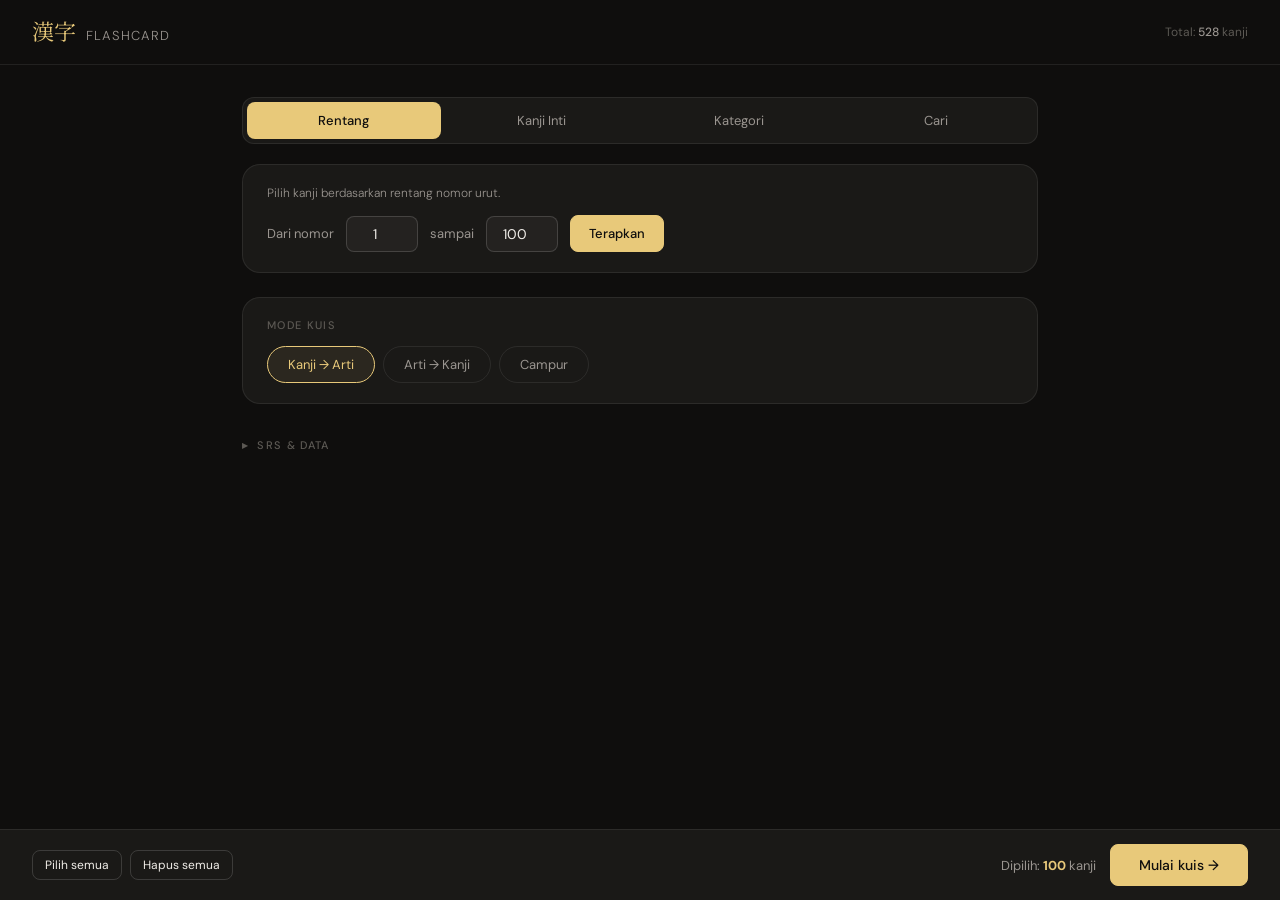
==== commit 69f72118: "fix: embed data kanji langsung di script untuk mengatasi fetch gagal - Buat js/kanji-data-embedded.j" ====
--- a/index.html
+++ b/index.html
@@ -183,11 +183,12 @@
 <div class="toast" id="toast"></div>
 
 <!-- ═══════════════ SCRIPTS ═══════════════ -->
-<!-- Urutan penting: config → state → storage → srs → data → ui → gestures → app -->
+<!-- Urutan penting: config → state → storage → srs → embedded-data → data → ui → gestures → app -->
 <script src="js/config.js"></script>
 <script src="js/state.js"></script>
 <script src="js/storage.js"></script>
 <script src="js/srs.js"></script>
+<script src="js/kanji-data-embedded.js"></script>
 <script src="js/data.js"></script>
 <script src="js/ui-select.js"></script>
 <script src="js/ui-quiz.js"></script>
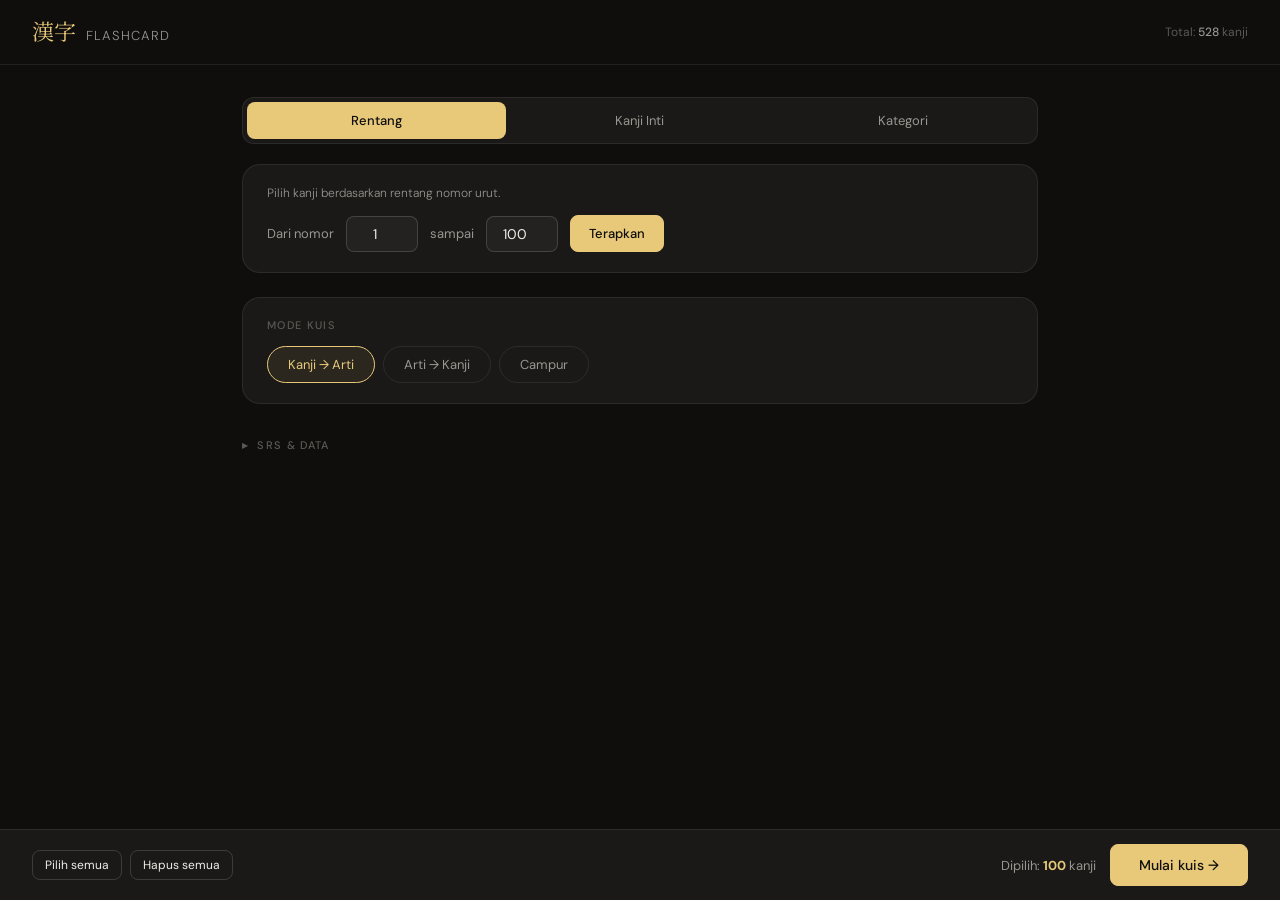
==== commit 63f8a8c8: "remove: hapus tab pencarian kanji" ====
--- a/index.html
+++ b/index.html
@@ -28,7 +28,7 @@
     <button class="tab-btn active" id="tab-btn-range" role="tab" aria-selected="true" aria-controls="tab-range" data-tab="range">Rentang</button>
     <button class="tab-btn" id="tab-btn-core" role="tab" aria-selected="false" aria-controls="tab-core" data-tab="core">Kanji Inti</button>
     <button class="tab-btn" id="tab-btn-category" role="tab" aria-selected="false" aria-controls="tab-category" data-tab="category">Kategori</button>
-    <button class="tab-btn" id="tab-btn-search" role="tab" aria-selected="false" aria-controls="tab-search" data-tab="search">Cari</button>
+
   </nav>
 
   <!-- Tab Content: Rentang Nomor -->
@@ -63,17 +63,7 @@
     </div>
   </div>
 
-  <!-- Tab Content: Cari Kanji -->
-  <div class="tab-content" id="tab-search" role="tabpanel" aria-labelledby="tab-btn-search">
-    <div class="panel">
-      <p class="section-desc">Cari dan pilih kanji spesifik.</p>
-      <div class="search-wrap">
-        <span class="search-icon" aria-hidden="true">&#128269;</span>
-        <input type="text" class="search-input" id="search-input" placeholder="Ketik kanji, hiragana, atau arti..." aria-label="Cari kanji" autocomplete="off">
-      </div>
-      <div class="search-results" id="search-results" role="listbox" aria-label="Hasil pencarian"></div>
-    </div>
-  </div>
+
 
   <!-- Mode Kuis (selalu terlihat) -->
   <div class="select-options">
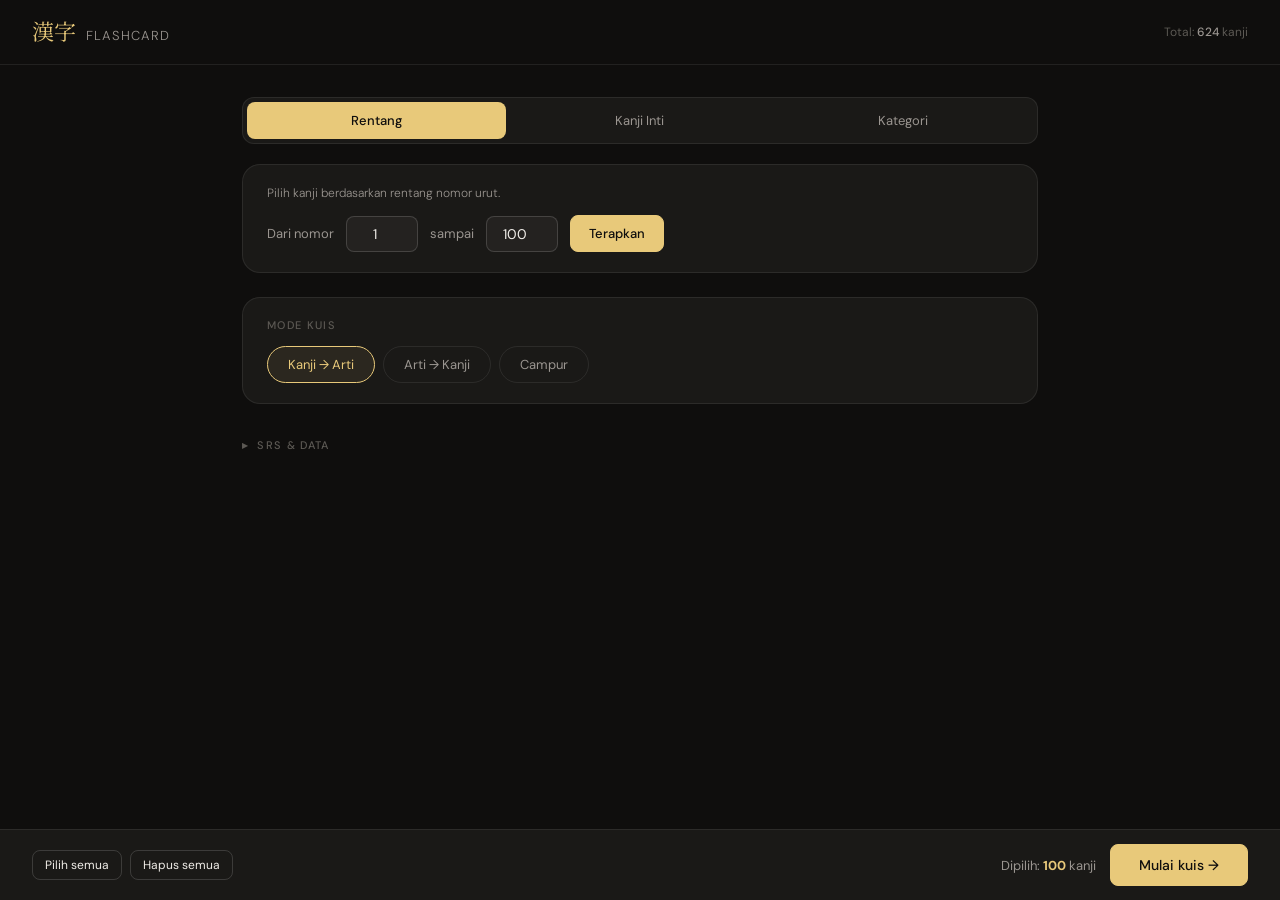
==== commit 1d8019ea: "feat: tambahkan tombol Sebelumnya/Selanjutnya di layar kuis Co-authored-by: chaedarmuhammad <1026027" ====
--- a/index.html
+++ b/index.html
@@ -131,6 +131,11 @@
     </div>
   </div>
 
+  <div class="nav-row" id="nav-row">
+    <button class="btn btn-nav" id="btn-prev" aria-label="Sebelumnya">&larr; Sebelumnya</button>
+    <button class="btn btn-nav" id="btn-next" aria-label="Selanjutnya">Selanjutnya &rarr;</button>
+  </div>
+
   <div class="swipe-hint" id="swipe-hint">&#8592; Geser kiri = belum tahu &middot; Geser kanan = tahu &#8594;</div>
 
   <div class="rating-row" id="rating-row">
@@ -139,9 +144,11 @@
   </div>
 
   <div class="keyboard-hints" aria-hidden="true">
+    <span class="kh"><kbd class="kbd">&larr;</kbd> sebelumnya</span>
     <span class="kh"><kbd class="kbd">Space</kbd> balik kartu</span>
     <span class="kh"><kbd class="kbd">1</kbd> belum tahu</span>
     <span class="kh"><kbd class="kbd">2</kbd> tahu</span>
+    <span class="kh"><kbd class="kbd">&rarr;</kbd> selanjutnya</span>
   </div>
 
   <div class="stats-row" aria-label="Statistik sesi">
--- a/css/styles.css
+++ b/css/styles.css
@@ -450,9 +450,108 @@
 }
 
 .core-kanji-grid {
+  display: flex;
+  flex-direction: column;
+  gap: 12px;
+}
+
+/* -- Core Group (per tema) -- */
+.core-group {
+  background: var(--surface2);
+  border: 1px solid var(--border);
+  border-radius: var(--radius);
+  overflow: hidden;
+  transition: border-color 0.2s;
+}
+
+.core-group:hover {
+  border-color: var(--border2);
+}
+
+.core-group-header {
+  display: flex;
+  align-items: center;
+  justify-content: space-between;
+  width: 100%;
+  padding: 12px 16px;
+  border: none;
+  background: transparent;
+  cursor: pointer;
+  transition: background 0.15s;
+  font-family: 'DM Sans', sans-serif;
+}
+
+.core-group-header:hover {
+  background: rgba(255,255,255,0.03);
+}
+
+.core-group-header:focus-visible {
+  outline: 2px solid var(--accent);
+  outline-offset: -2px;
+}
+
+.core-group-header-left {
+  display: flex;
+  align-items: center;
+  gap: 8px;
+}
+
+.core-group-arrow {
+  font-size: 9px;
+  color: var(--text3);
+  width: 12px;
+  transition: transform 0.2s;
+}
+
+.core-group-icon {
+  font-size: 14px;
+  line-height: 1;
+}
+
+.core-group-label {
+  font-size: 13px;
+  font-weight: 500;
+  color: var(--text);
+  letter-spacing: 0.01em;
+}
+
+.core-group-count {
+  font-size: 11px;
+  color: var(--text3);
+  font-weight: 400;
+}
+
+.core-group-select-all {
+  font-size: 11px;
+  color: var(--accent2);
+  cursor: pointer;
+  padding: 4px 10px;
+  border-radius: 6px;
+  transition: all 0.15s;
+  font-weight: 400;
+}
+
+.core-group-select-all:hover {
+  background: rgba(232,201,122,0.1);
+  color: var(--accent);
+}
+
+/* -- Core Group Grid (kanji buttons inside group) -- */
+.core-group-grid {
   display: grid;
   grid-template-columns: repeat(auto-fill, minmax(44px, 1fr));
   gap: 6px;
+  padding: 4px 14px 14px;
+  transition: all 0.25s ease;
+  overflow: hidden;
+  max-height: 600px;
+}
+
+.core-group-grid.hidden {
+  max-height: 0;
+  padding-top: 0;
+  padding-bottom: 0;
+  opacity: 0;
 }
 
 .core-kanji-btn {
@@ -462,7 +561,7 @@
   justify-content: center;
   font-family: 'Noto Serif JP', serif;
   font-size: 20px;
-  background: var(--surface2);
+  background: var(--surface);
   border: 1px solid var(--border);
   border-radius: 8px;
   color: var(--text2);
@@ -474,7 +573,7 @@
 .core-kanji-btn:hover {
   border-color: var(--border2);
   color: var(--text);
-  background: rgba(255,255,255,0.04);
+  background: rgba(255,255,255,0.06);
 }
 
 .core-kanji-btn:focus-visible {
@@ -656,6 +755,41 @@
   background: rgba(232,201,122,0.1);
   color: var(--accent2);
   letter-spacing: 0.05em;
+}
+
+/* -- Navigation Buttons -- */
+.nav-row {
+  display: flex;
+  justify-content: space-between;
+  gap: 12px;
+  margin-bottom: 12px;
+}
+
+.btn-nav {
+  padding: 10px 18px;
+  border: 1px solid var(--border2);
+  border-radius: var(--radius);
+  background: var(--surface2);
+  color: var(--text);
+  font-size: 14px;
+  font-weight: 500;
+  cursor: pointer;
+  transition: background 0.2s, border-color 0.2s, opacity 0.2s;
+}
+
+.btn-nav:hover {
+  background: var(--surface);
+  border-color: var(--accent2);
+}
+
+.btn-nav:disabled {
+  opacity: 0.3;
+  cursor: not-allowed;
+}
+
+.btn-nav:disabled:hover {
+  background: var(--surface2);
+  border-color: var(--border2);
 }
 
 /* -- Swipe Hint -- */
